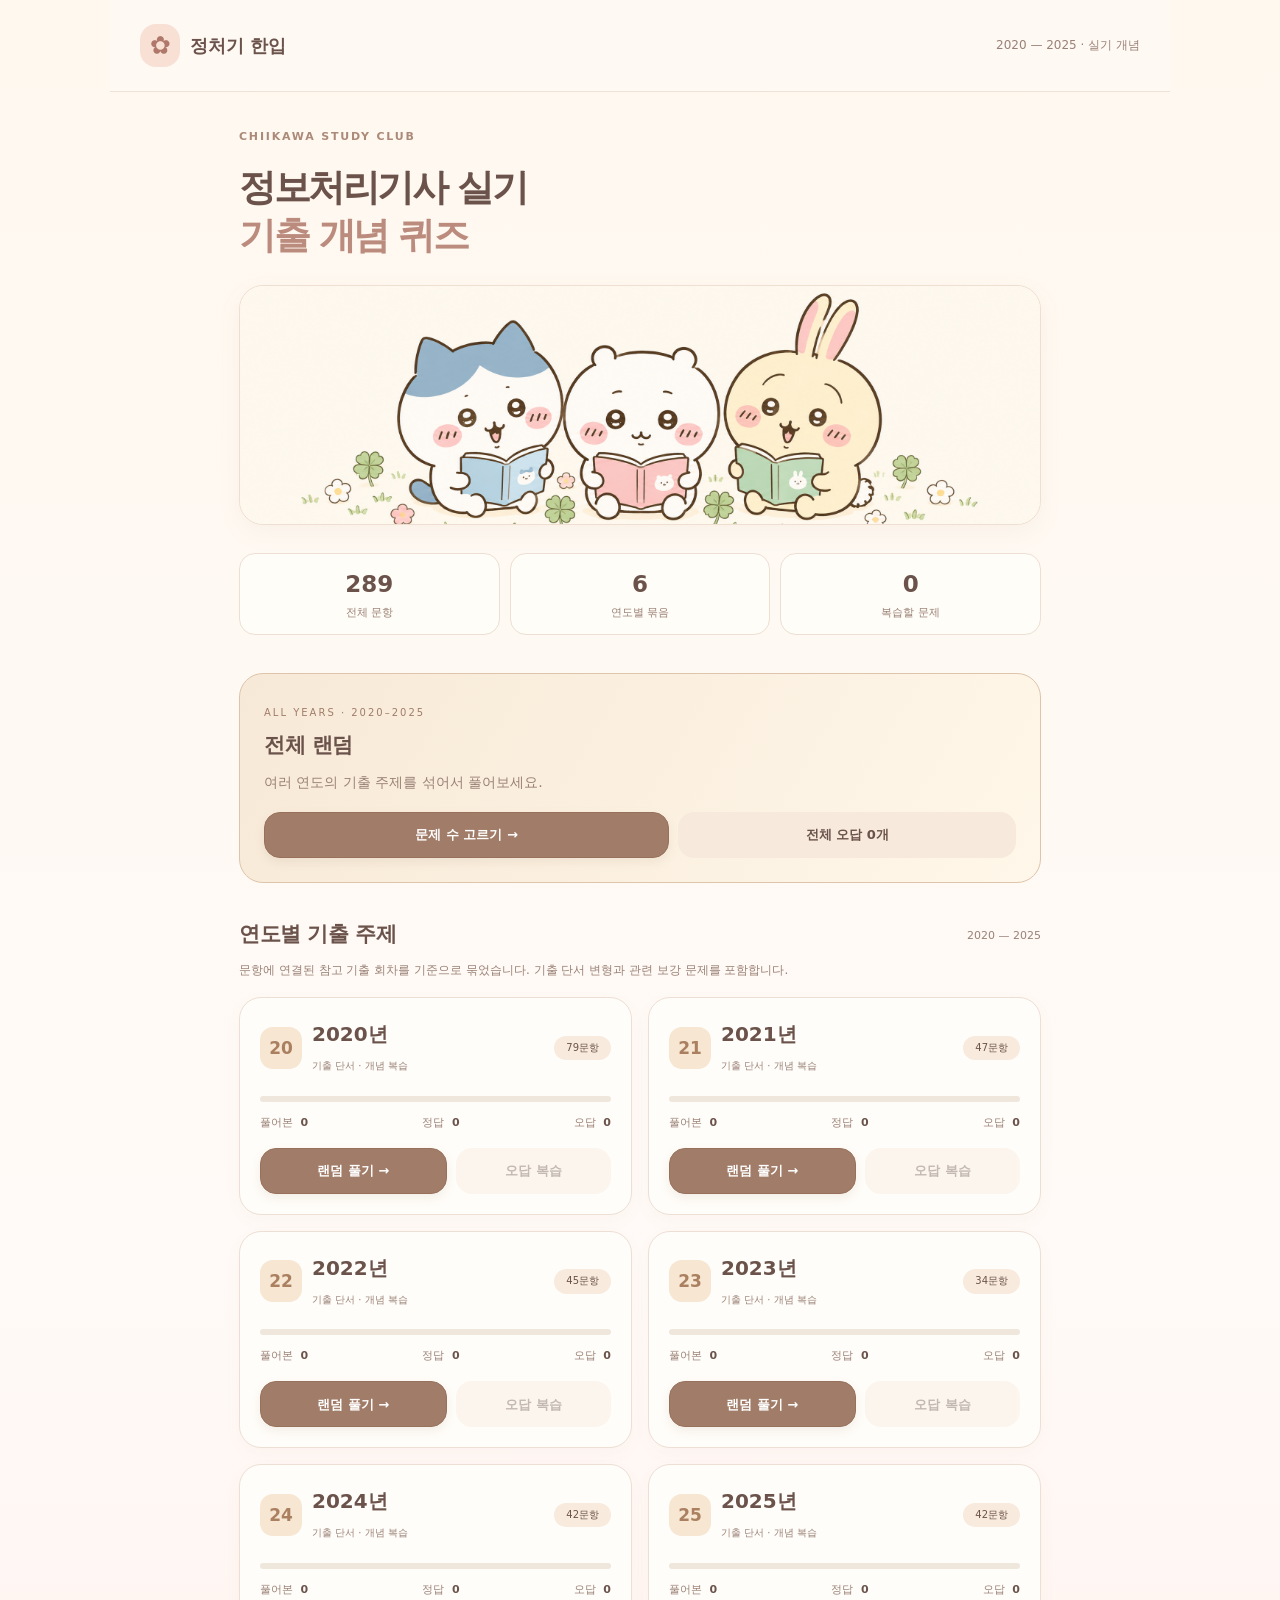
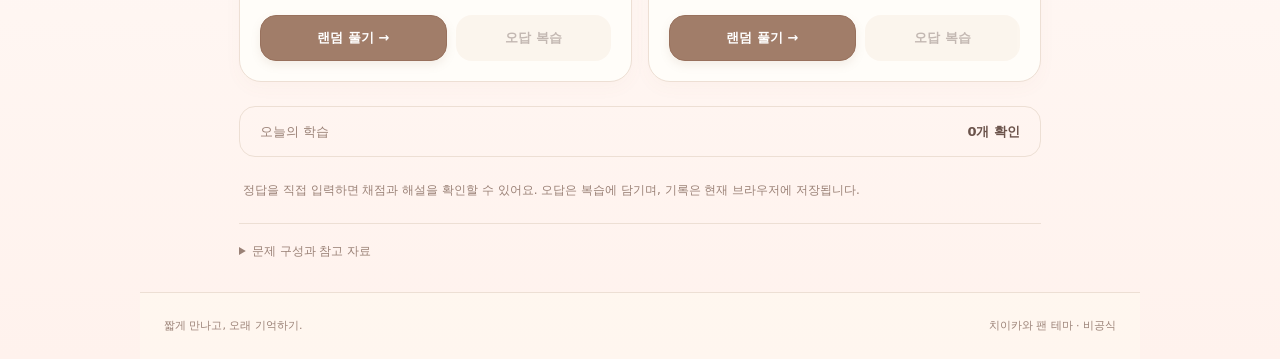
==== index.html @ 994a27df "Publish year-based study quiz and full random mode" ====
<!doctype html><html lang="ko"><head><meta charset="utf-8"><meta name="viewport" content="width=device-width, initial-scale=1"><meta name="theme-color" content="#775e52"><meta name="description" content="20·50·100문제로 가볍게 복습하는 정보처리기사 실기 개념 문답"><title>정처기 한입 · 개념 산책</title><style>:root{--bg:#f6f5ee;--ink:#193d35;--green:#285a4c;--line:#dcdfd3;--muted:#64756b;--accent:#d9ef8b}*{box-sizing:border-box}body{margin:0;background:var(--bg);color:var(--ink);font-family:system-ui,-apple-system,'Segoe UI',sans-serif;line-height:1.65}button,select{font:inherit;color:inherit}button{cursor:pointer;touch-action:manipulation}button:focus-visible,a:focus-visible,select:focus-visible{outline:3px solid #b48135;outline-offset:4px}button:disabled{opacity:.4;cursor:default}a{color:inherit}header{max-width:1060px;margin:auto;display:flex;align-items:center;justify-content:space-between;padding:24px 30px;border-bottom:1px solid var(--line)}header a{text-decoration:none;font-size:18px;font-weight:750;display:flex;align-items:center;gap:10px}.logo{background:var(--ink);color:var(--accent);border-radius:50% 50% 45% 45%;padding:8px;font-size:13px;letter-spacing:-1px}.badge{font-size:12px;color:var(--muted)}main{max-width:660px;margin:0 auto;padding:52px 24px 30px}.eyebrow{font-size:11px;letter-spacing:2px;font-weight:700;color:var(--muted)}h1{font-size:44px;letter-spacing:-2.4px;line-height:1.3;margin:18px 0}h1 em{font-style:normal;color:#68804e}.intro{color:var(--muted);font-size:16px;margin:0 0 32px}.setup{background:#fffefa;padding:26px;border:1px solid var(--line);border-radius:22px;box-shadow:0 8px 30px #193d3505}.section-label,label{font-weight:700;font-size:14px;display:block;margin-bottom:12px}.sizes{display:grid;grid-template-columns:repeat(3,1fr);gap:10px;margin-bottom:24px}.sizes button{background:transparent;border:1px solid var(--line);border-radius:14px;padding:14px 2px;font-size:12px}.sizes b{font-size:30px;line-height:1.3;display:block}.sizes small{font-size:10px;display:block;color:var(--muted);margin-top:7px}.sizes .selected{border:2px solid var(--green);background:#edf3e5;padding:13px 1px}select{width:100%;background:var(--bg);border:1px solid var(--line);border-radius:10px;padding:12px}.muted{color:var(--muted);font-size:12px}.primary,.secondary{display:block;border:0;border-radius:12px;min-height:56px;width:100%;font-weight:700;padding:14px 20px}.primary{color:#fff;background:var(--ink)}.primary span{float:right;color:var(--accent)}.secondary{background:#e9eddf;margin-top:10px}.small-grid{display:grid;grid-template-columns:1fr 1fr;gap:12px;margin-top:16px}.tile{display:flex;flex-direction:column;text-align:left;background:transparent;border:1px solid var(--line);border-radius:15px;padding:16px}.tile span{color:var(--muted);font-size:12px}.tile b{font-size:17px;margin-top:4px}.note{font-size:12px;color:var(--muted);margin:22px 4px}.sources{font-size:12px;border-top:1px solid var(--line);padding-top:18px;color:var(--muted)}summary{cursor:pointer}footer{max-width:1000px;padding:24px;margin:auto;border-top:1px solid var(--line);font-size:11px;color:var(--muted);display:flex;justify-content:space-between}.topline{display:flex;align-items:center;justify-content:space-between;font-size:13px}.text-btn{border:0;background:transparent;min-height:44px;text-decoration:underline}.track{height:5px;background:#e0e5d6;border-radius:9px;margin:14px 0 26px}.track div{height:100%;background:var(--green);border-radius:9px}.card{background:#fffefa;border:1px solid var(--line);border-radius:22px;padding:30px;margin-bottom:20px;min-height:340px}.tag{display:inline-block;background:#edf1e5;border-radius:30px;padding:4px 12px;font-size:11px}.question{font-size:26px;line-height:1.55;letter-spacing:-.8px;margin:24px 0 28px;overflow-wrap:anywhere}.hint{color:var(--muted);font-size:12px}.answer{border-top:1px dashed var(--line);padding-top:20px}.answer strong{display:block;font-size:23px;color:var(--green);line-height:1.5}.answer p{font-size:15px;color:var(--muted)}.answer a{font-size:11px;color:var(--muted)}.actions{display:grid;grid-template-columns:1fr 1fr;gap:10px}.actions button{border:1px solid var(--line);border-radius:12px;min-height:58px;font-weight:700;background:#efe8d8}.actions .good{background:var(--ink);color:white}.navigation{display:flex;justify-content:space-between;margin:12px 0;gap:10px}.navigation button{border:0;background:transparent;min-height:48px;padding:6px 12px}.status{font-size:12px;color:var(--muted);text-align:center}.score{font-size:64px;letter-spacing:-3px;line-height:1.3;margin-top:20px}.result-grid{display:grid;grid-template-columns:repeat(3,1fr);text-align:center;padding:20px 0;margin-bottom:24px;border-block:1px solid var(--line)}.result-grid b{display:block;font-size:25px}.result-grid span{font-size:12px;color:var(--muted)}#toast{position:fixed;bottom:24px;left:50%;transform:translateX(-50%);background:var(--ink);color:white;border-radius:12px;padding:12px 20px;display:none;font-size:13px;width:max-content;max-width:90%}[hidden]{display:none!important}@media(max-width:600px){header{padding:16px 20px}.badge{font-size:10px}main{padding:30px 20px}h1{font-size:36px}.setup{padding:20px}.card{padding:24px;min-height:350px}.question{font-size:25px}footer{margin:0 20px;padding-inline:0}.actions{position:sticky;bottom:12px;padding:8px;background:var(--bg);border-radius:15px}}
/* Soft Chiikawa illustration theme */
:root{--bg:#fff9f2;--ink:#6b534b;--green:#997363;--line:#eddfd4;--muted:#9a8176;--accent:#ffe8ba}body{background:linear-gradient(180deg,#fff8ef,#fffaf7 65%,#fff2ed)}header{background:#fffaf5cc;border-color:#eee1d7}.soft-logo{background:#f8e0d5;color:#af786b;font-size:25px;padding:1px 10px;border-radius:16px}main{padding-top:36px}h1{font-size:40px}h1 em{color:#bb8c7e}.eyebrow{color:#ac8a79;letter-spacing:1.8px}.friends-scene{position:relative;background:#fff9f0;border:1px solid #efdfd0;border-radius:24px;margin:24px 0 28px;overflow:hidden;box-shadow:0 8px 24px #a47d5710}.friends-scene img{width:100%;display:block;image-rendering:auto}.scene-label{position:absolute;left:18px;top:14px;font-size:11px;background:#ffffffde;padding:4px 12px;border-radius:20px;color:#aa8170}.intro{margin-bottom:24px}.setup,.card{border:1px solid #ebdbce;border-radius:26px;box-shadow:0 9px 28px #a17f6010;background:#fffefa}.sizes button{border-radius:16px;background:#fffaf4}.sizes .selected{background:#fff0e1;border-color:#bf9780}.primary{background:#a17d69;border:1px solid #98715d;border-radius:16px;box-shadow:0 4px 10px #a17d6920}.primary:hover{background:#94705d}.secondary{background:#f7eadd;border-radius:16px}.tile{background:#fffdf8;border:1px solid var(--line);border-radius:20px}.card{position:relative;padding-top:30px}.study-friend{display:block;width:100%;height:105px;object-fit:cover;object-position:center 57%;border-radius:15px;margin:0 0 18px}.question{font-size:26px;margin-top:20px}.tag{background:#f8eadd;border-radius:20px}.actions button{border-radius:18px;border:1px solid #e7d4c3;background:#fae8d4}.actions .good{background:#a17d69}.answer strong{color:#a47663}.result-friends{width:100%;border:1px solid var(--line);border-radius:24px;margin-bottom:22px}.track div{background:#cfac98}footer{background:#fff9f0aa}@media(max-width:600px){h1{font-size:33px}.scene-label{top:10px;left:12px;font-size:10px}.friends-scene{margin-top:18px;border-radius:20px}.setup{padding:20px}.card{padding:24px}.question{font-size:24px}.study-friend{height:90px}}
#answerForm input{font:inherit;font-size:18px;width:100%;border:2px solid #dfc8b6;border-radius:15px;padding:16px;margin-bottom:12px;background:#fffefa;color:var(--ink)}#answerForm input:focus{outline:3px solid #f5deba;border-color:#b68e76}#answerForm .text-btn{display:block;margin:12px auto}.reaction{text-align:center;margin:0 0 22px;padding:12px;background:#fff7ee;border-radius:20px}.reaction img{display:block;width:180px;max-width:65%;aspect-ratio:1;object-fit:contain;margin:0 auto 6px;border-radius:24px}.reaction strong{display:block;color:#9b705b;font-size:20px}.reaction p{font-size:13px;margin:5px 0;color:var(--muted);overflow-wrap:anywhere}.reaction.success{background:#f0f6e8}.reaction.success strong{color:#718b59}.reaction.retry{background:#fff0e5}#study .question{font-size:24px}#study .card{min-height:unset}@media(prefers-reduced-motion:no-preference){.reaction img{animation:pop .3s ease-out}@keyframes pop{from{transform:scale(.8);opacity:0}to{transform:scale(1);opacity:1}}}
.category-label{margin-top:18px}.added-tag{margin-left:6px;background:#ecf3e2;color:#75865d}.source-label{font-size:12px!important;color:#9c8a7e!important}
/* Year library navigation */
main{max-width:850px}.friends-scene{max-height:240px}.friends-scene img{object-fit:cover}h1{font-size:37px;margin-bottom:16px}.hero-stats{display:grid;grid-template-columns:repeat(3,1fr);gap:10px;padding:0 0 24px}.hero-stats div{text-align:center;background:#fffdf7;border:1px solid var(--line);padding:12px;border-radius:16px}.hero-stats b{display:block;font-size:23px}.hero-stats span{display:block;font-size:11px;color:var(--muted)}h2{font-size:21px;letter-spacing:-.5px;margin:4px 0 8px}.all-card{background:linear-gradient(120deg,#f7e9d7,#fff7e9);border:1px solid #dec4aa;border-radius:24px;padding:24px;margin:14px 0 22px}.section-kicker{font-size:10px;letter-spacing:2px;color:#a17d69}.all-card p{font-size:14px;color:var(--muted);margin:4px 0 18px}.library-actions{display:grid;grid-template-columns:1.2fr 1fr;gap:9px}.library-actions .secondary{margin:0}.library-actions button{min-height:46px;font-size:13px;padding:10px}.section-heading{display:flex;justify-content:space-between;align-items:center;margin:30px 0 2px}.section-heading span{font-size:11px;color:var(--muted)}.year-note{margin:0 0 16px}.year-grid{display:grid;grid-template-columns:1fr 1fr;gap:16px}.year-card{border:1px solid var(--line);border-radius:22px;background:#fffdf9;padding:20px;box-shadow:0 6px 18px #a17f6009}.year-head{display:flex;align-items:center;gap:10px}.year-head .tag{margin-left:auto;font-size:10px}.year-head h3{font-size:20px;margin:0}.year-head .muted{font-size:10px}.year-icon{width:42px;height:42px;display:grid;place-items:center;background:#f7e6d2;border-radius:13px;font-size:17px;font-weight:800;color:#aa8060}.year-progress{height:6px;background:#f0e7dc;border-radius:10px;margin:18px 0 12px;overflow:hidden}.year-progress span{display:block;background:#c29a7c;height:100%}.year-stats{display:flex;justify-content:space-between;font-size:11px;color:var(--muted);margin:0 0 16px}.year-stats b{color:var(--ink);margin-left:4px}.today-strip{display:flex;align-items:center;justify-content:space-between;margin:24px 0;border:1px solid var(--line);border-radius:16px;padding:14px 20px;font-size:13px}.today-strip span{color:var(--muted)}.picker-head{display:flex;align-items:center;justify-content:space-between;margin-bottom:14px}#picker{margin:0 0 24px;scroll-margin-top:18px}#study,#result{max-width:620px;margin:auto}#resume{margin-bottom:16px}@media(max-width:600px){main{padding:24px 18px}.year-grid{grid-template-columns:1fr}.friends-scene{max-height:180px}.year-card{padding:18px}.all-card{padding:20px}.hero-stats{gap:8px;padding-bottom:12px}.hero-stats b{font-size:21px}h1{font-size:32px}}
</style></head><body><header><a href="#" id="brand"><span class="logo soft-logo">✿</span> 정처기 한입</a><span class="badge">2020 — 2025 · 실기 개념</span></header><main><section id="home"><div class="eyebrow">CHIIKAWA STUDY CLUB</div><h1>정보처리기사 실기<br><em>기출 개념 퀴즈</em></h1><div class="friends-scene"><img src="[data-uri]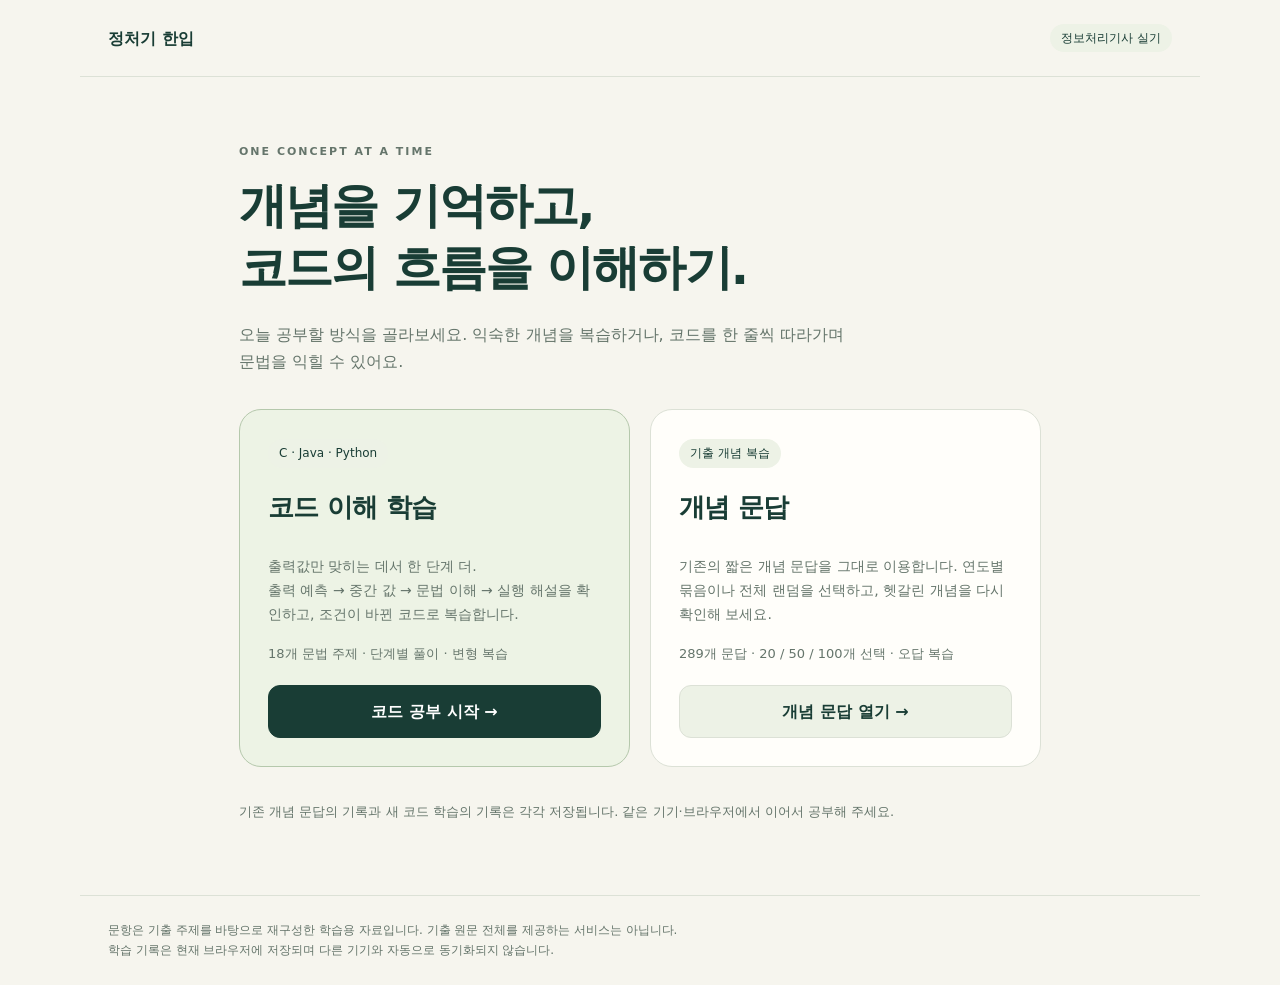
